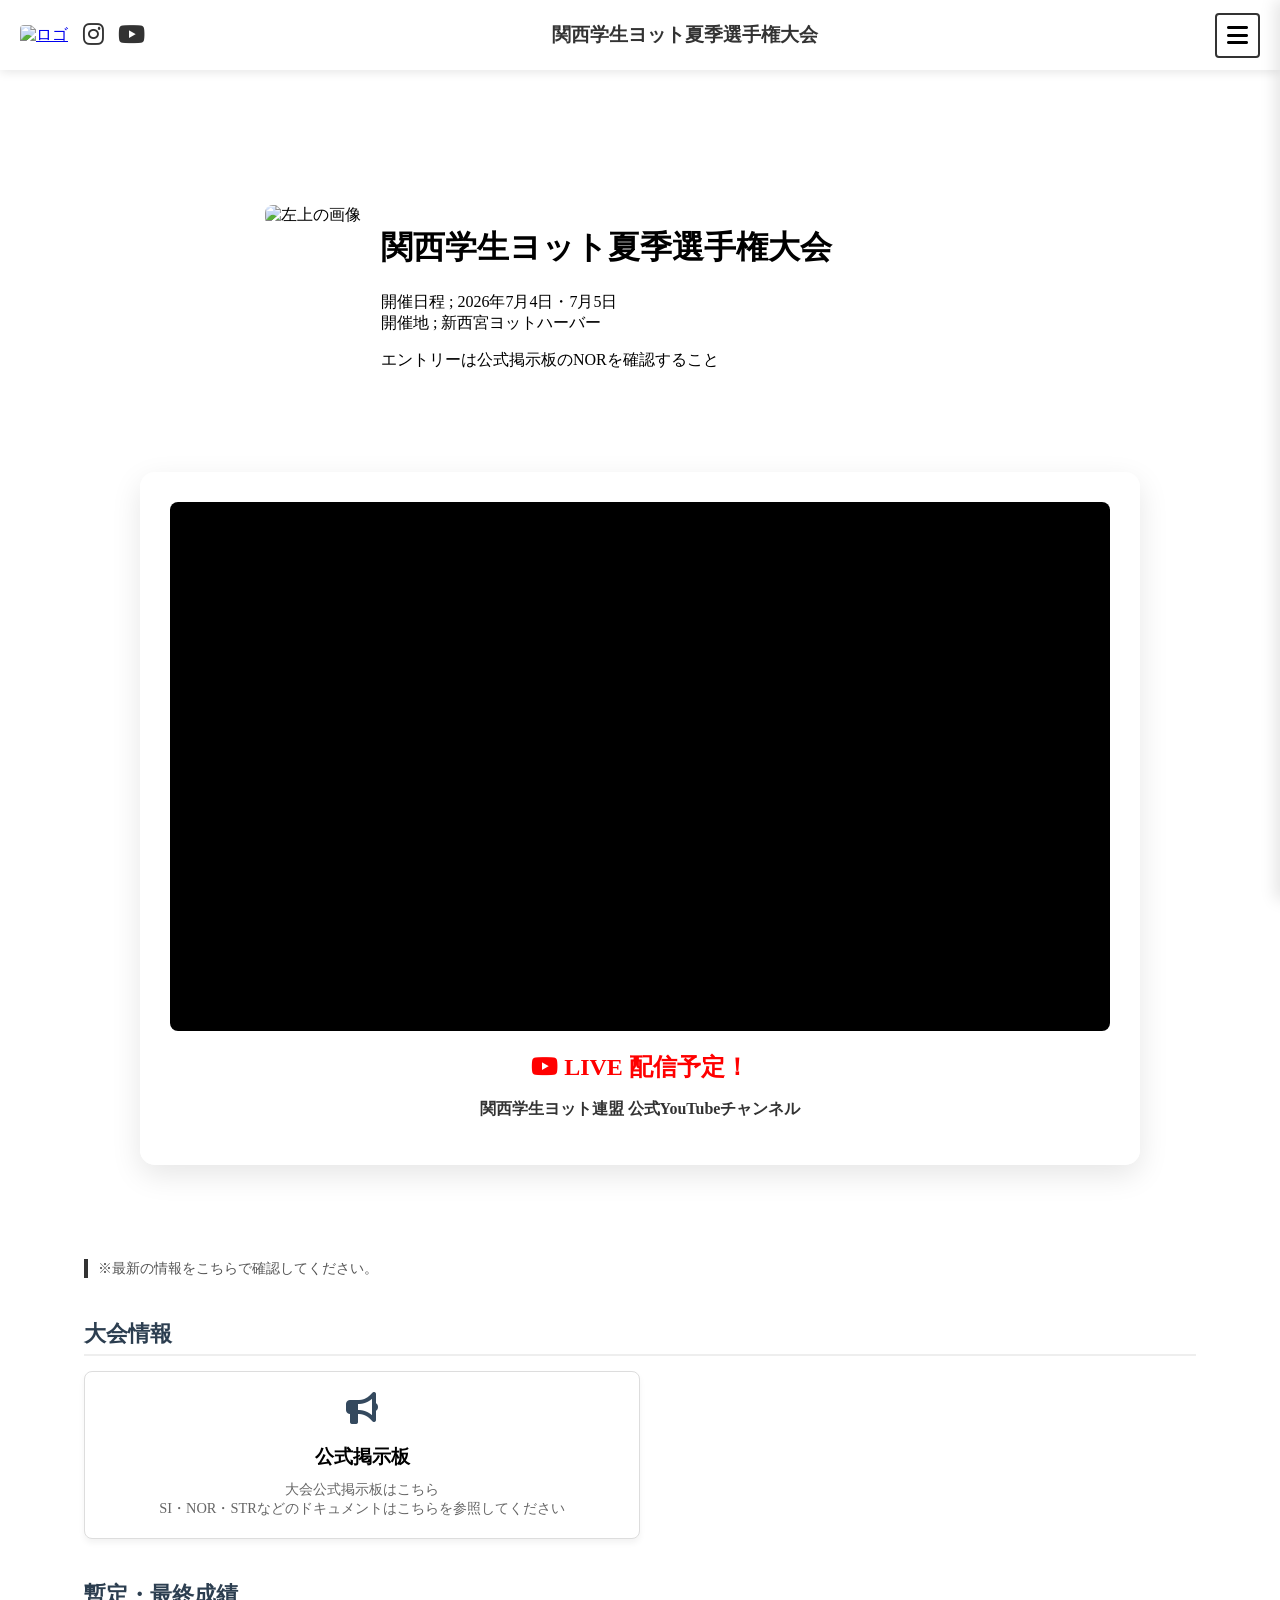
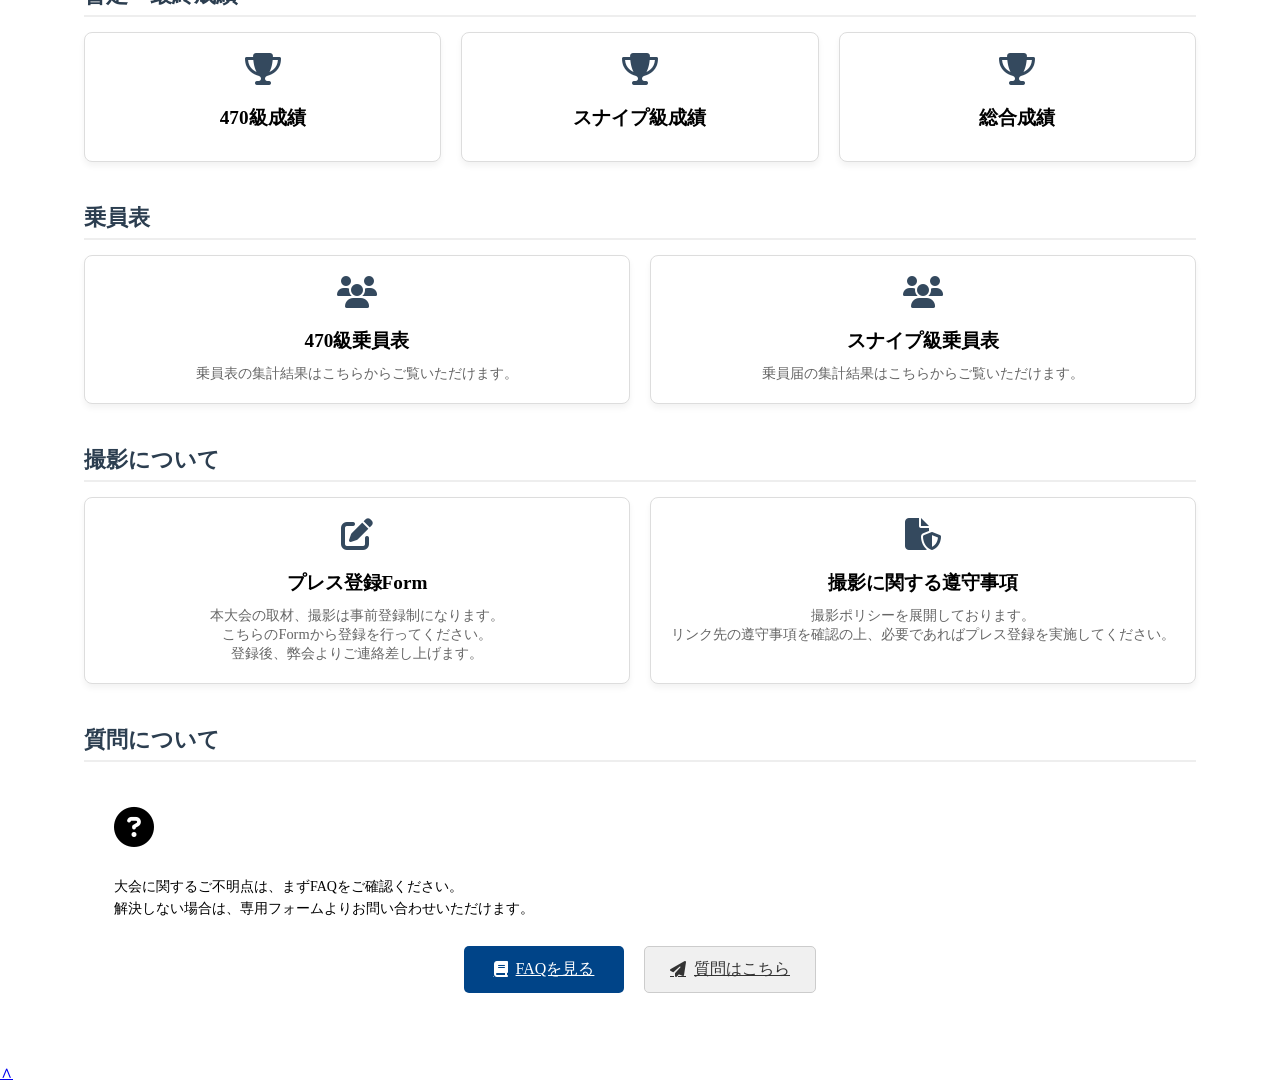
==== index.html @ f38240fa "Add files via upload" ====
<!DOCTYPE html>
<html lang="ja">

<head>
    <meta charset="UTF-8">
    <meta name="viewport" content="width=device-width, initial-scale=1.0">
    <title>マイホームページ</title>
    <link rel="stylesheet" href="https://cdnjs.cloudflare.com/ajax/libs/font-awesome/6.5.1/css/all.min.css">
    <link rel="stylesheet" href="base.css">
    <link rel="stylesheet" href="header.css">
    <link rel="stylesheet" href="card.css">
    <link rel="stylesheet" href="container.css">
    <link rel="stylesheet" href="top-button.css">
    <link rel="stylesheet" href="background.css">
</head>

<body><header class="main-header">
        <div class="header-left">
            <a href="index.html">
                <img src="Images/学連アイコン.jpg" alt="ロゴ" class="header-logo">
            </a>
            <div class="social-icons">
                <a href="https://www.instagram.com/kansaigakuren_sailing/" target="_blank"><i
                        class="fa-brands fa-instagram"></i></a>
                <a href="https://www.youtube.com/channel/UCZpQe6d9m9fIYeZAnf8CyMw" target="_blank"><i
                        class="fa-brands fa-youtube"></i></a>
            </div>
        </div>

        <div class="header-center">
            <a href="index.html" class="header-title-link">
                <p>関西学生ヨット夏季選手権大会</p>
            </a>
        </div>

        <div class="header-right">
            <div class="menu-button" id="menuOpen"><i class="fa-solid fa-bars"></i></div>
        </div>

        <nav class="side-menu" id="sideMenu">
            <div class="menu-close" id="menuClose"><i class="fa-solid fa-xmark"></i></div>
            <ul class="menu-list">
                <li class="menu-item has-child">
                    <div class="menu-parent">大会情報 <i class="fa-solid fa-chevron-down"></i></div>
                    <ul class="menu-child">
                        <li><a href="https://www.racingrulesofsailing.org/documents/14965/event" target="_blank">公式掲示板</a></li>
                    </ul>
                </li>
                <li class="menu-item has-child">
                    <div class="menu-parent">暫定・最終成績 <i class="fa-solid fa-chevron-down"></i></div>
                    <ul class="menu-child">
                        <li><a
                                href="https://drive.google.com/drive/folders/16e6ki--_IDGvCnwLWh7i6Hh3a5VGvj5J?usp=drive_link" target="_blank">470級成績</a>
                        </li>
                        <li><a
                                href="https://drive.google.com/drive/folders/1WiVQmfWPUW5CsDWIHmFVPQGVXfUXvS4w?usp=drive_link" target="_blank">スナイプ級成績</a>
                        </li>
                        <li><a
                                href="https://drive.google.com/drive/folders/1fHKLbiAR3yyUyskWGZ51o-bJb69ptVUT?usp=drive_link"
                                 target="_blank">総合成績</a>
                        </li>
                    </ul>
                </li>

                <li class="menu-item has-child">
                    <div class="menu-parent">乗員表 <i class="fa-solid fa-chevron-down"></i></div>
                    <ul class="menu-child">
                        <li><a href="https://drive.google.com/drive/folders/17NrQ6WF5lLIPj49slXTSh8AmhfcQeQft?usp=drive_link"
                                target="_blank">470級乗員表</a></li>
                        <li><a href="https://drive.google.com/drive/folders/1HVb6_BbvINd5aRvrDdnEb-Fxv8RiGMnQ?usp=drive_link"
                                target="_blank">スナイプ級乗員表</a></li>
                    </ul>
                </li>

                <li class="menu-item has-child">
                    <div class="menu-parent">撮影について <i class="fa-solid fa-chevron-down"></i></div>
                    <ul class="menu-child">
                        <li><a href="404.html" 
                            target="_blank">プレス登録Form</a></li>
                        <li><a href="404.html"
                            target="_blank">撮影に関する遵守事項</a></li>
                    </ul>
                </li>

                <li class="menu-item"><a href="faq.html">FAQ</a></li>
                <li class="menu-item"><a href="https://docs.google.com/forms/d/1P0HEBD9MF_vK9YwF3IHxPZnsd1iWoM3GQxOfMApzdLg/edit?usp=drive_link"
                    target="_blank">お問い合わせ</a></li>
            </ul>
        </nav>
        <div class="menu-overlay" id="menuOverlay"></div>
    </header>
    

    <script>
        const menuOpen = document.getElementById('menuOpen');
        const menuClose = document.getElementById('menuClose');
        const sideMenu = document.getElementById('sideMenu');
        const menuOverlay = document.getElementById('menuOverlay');
        const parents = document.querySelectorAll('.menu-parent');

        // メニューを開く
        if (menuOpen) { // エラー防止
            menuOpen.addEventListener('click', () => {
                sideMenu.classList.add('active');
                menuOverlay.classList.add('active');
            });
        }

        // メニューを閉じる
        [menuClose, menuOverlay].forEach(el => {
            if (el) {
                el.addEventListener('click', () => {
                    sideMenu.classList.remove('active');
                    menuOverlay.classList.remove('active');
                });
            }
        });

        // アコーディオンの開閉
        parents.forEach(parent => {
            parent.addEventListener('click', () => {
                parent.parentElement.classList.toggle('active');
            });
        });
    </script>

    <div class="header-spacer"></div>

    <div class="main-card">
        <div class="image-area">
            <img src="Images/アイコン1.1.JPG" alt="左上の画像">
        </div>

        <div class="text-area">
            <div class="title-wrapper">
                <h1>関西学生ヨット夏季選手権大会</h1>
                <p class="subtitle">
                    開催日程 ; 2026年7月4日・7月5日 <br>
                    開催地 ; 新西宮ヨットハーバー
                </p>
            </div>
            <p>エントリーは公式掲示板のNORを確認すること</p>
        </div>
    </div>

    <div class="youtube-section-outer">
        <div class="youtube-card">
            <div class="video-wrapper">
                <iframe src="https://www.youtube.com/embed/ydo839hDn3g" title="YouTube video player" frameborder="0"
                    allow="accelerometer; autoplay; clipboard-write; encrypted-media; gyroscope; picture-in-picture; web-share"
                    referrerpolicy="strict-origin-when-cross-origin" allowfullscreen>
                </iframe>
            </div>
            <div class="youtube-info-text">
                <h3><i class="fa-brands fa-youtube"></i> LIVE 配信予定！</h3>
                <p>関西学生ヨット連盟 公式YouTubeチャンネル</p>

            </div>
        </div>
    </div>


    <div class="container">
        <p class="intro-text">※最新の情報をこちらで確認してください。</p>

        <p class="row-divider">大会情報</p>
        <div class="box-row">
            <a href="https://www.racingrulesofsailing.org/documents/14965/event" target="_blank"
                class="info-box special-box">
                <i class="fa-solid fa-bullhorn"></i>
                <h3>公式掲示板</h3>
                <p>大会公式掲示板はこちら<br>
                    SI・NOR・STRなどのドキュメントはこちらを参照してください</p>
            </a>
        </div>

        <p class="row-divider">暫定・最終成績</p>
        <div class="box-row">
            <a href="https://drive.google.com/drive/folders/16e6ki--_IDGvCnwLWh7i6Hh3a5VGvj5J?usp=drive_link"
                target="_blank" class="info-box">
                <i class="fa-solid fa-trophy"></i>
                <h3>470級成績</h3>
            </a>
            <a href="https://drive.google.com/drive/folders/1WiVQmfWPUW5CsDWIHmFVPQGVXfUXvS4w?usp=drive_link"
                target="_blank" class="info-box">
                <i class="fa-solid fa-trophy"></i>
                <h3>スナイプ級成績</h3>
            </a>
            <a href="https://drive.google.com/drive/folders/1fHKLbiAR3yyUyskWGZ51o-bJb69ptVUT?usp=drive_link"
                target="_blank" class="info-box">
                <i class="fa-solid fa-trophy"></i>
                <h3>総合成績</h3>
            </a>
        </div>

        <p class="row-divider">乗員表</p>
        <div class="box-row">
            <a href="https://drive.google.com/drive/folders/17NrQ6WF5lLIPj49slXTSh8AmhfcQeQft?usp=drive_link"
                target="_blank" class="info-box">
                <i class="fa-solid fa-users"></i>
                <h3>470級乗員表</h3>
                <p>乗員表の集計結果はこちらからご覧いただけます。</p>
            </a>
            <a href="https://drive.google.com/drive/folders/1HVb6_BbvINd5aRvrDdnEb-Fxv8RiGMnQ?usp=drive_link"
                target="_blank" class="info-box">
                <i class="fa-solid fa-users"></i>
                <h3>スナイプ級乗員表</h3>
                <p>乗員届の集計結果はこちらからご覧いただけます。</p>
            </a>
        </div>

        <p class="row-divider">撮影について</p>
        <div class="box-row">
            <a href="404.html" target="_blank" class="info-box">
                <i class="fa-solid fa-pen-to-square"></i>
                <h3>プレス登録Form</h3>
                <p>本大会の取材、撮影は事前登録制になります。<br>
                    こちらのFormから登録を行ってください。<br>
                    登録後、弊会よりご連絡差し上げます。</p>
            </a>

            <a href="404.html" class="info-box">
                <i class="fa-solid fa-file-shield"></i>
                <h3>撮影に関する遵守事項</h3>
                <p>撮影ポリシーを展開しております。<br>
                    リンク先の遵守事項を確認の上、必要であればプレス登録を実施してください。</p>
            </a>

        </div>

        <p class="row-divider">質問について</p>
        <section class="question-section">
            <div class="question-container">
                <div class="question-card">
                    <i class="fa-solid fa-circle-question question-icon"></i>
                    <p>大会に関するご不明点は、まずFAQをご確認ください。<br>解決しない場合は、専用フォームよりお問い合わせいただけます。</p>

                    <div class="question-buttons">
                        <a href="faq.html" class="btn-faq">
                            <i class="fa-solid fa-book"></i> FAQを見る
                        </a>
                        <a href="https://docs.google.com/forms/d/1P0HEBD9MF_vK9YwF3IHxPZnsd1iWoM3GQxOfMApzdLg/edit?usp=drive_link" 
                        target="_blank" class="btn-contact">
                            <i class="fa-solid fa-paper-plane"></i> 質問はこちら
                        </a>
                    </div>
                </div>
            </div>
        </section>
    </div>

    <a href="#" class="back-to-top">
        <span class="arrow">∧</span>
    </a>

</body>

</html>
---- base.css ----
/* base.css */
body {
    margin: 0;
    padding: 0;
    padding-top: 80px; /* 重なりを防ぐため、ヘッダー(70px)より少し多めに空ける */
    box-sizing: border-box; /* 余白を幅や高さに含める */

    background-image: url('Images/470Photo.JPEG'); 
    background-size: cover;
    background-position: center;
    background-attachment: fixed;
    min-height: 100vh;
}

html {
    scroll-behavior: smooth;
}



/* 全ての要素に対して、パディングを幅に含める設定 */
*, *::before, *::after {
    box-sizing: border-box;
}

/* 画面の横揺れ・はみ出しを根本から防ぐ */
html, body {
    overflow-x: hidden;
    width: 100%;
    margin: 0;
    padding: 0;
}
---- header.css ----
/* header.css */

.main-header {
    /* --- 固定のための設定 --- */
    position: fixed;
    /* 画面に対して完全に固定する */
    top: 0;
    /* 画面の最上部に配置 */
    left: 0;
    /* 左端から */
    right: 0;
    /* 右端まで */
    z-index: 9999;
    /* 他の要素（画像など）の下に隠れないように一番上に配置 */

    /* --- サイズとレイアウトの設定 --- */
    width: 100%;
    height: 70px;
    background-color: #ffffff;
    display: flex;
    justify-content: space-between;
    align-items: center;
    padding: 0 20px;
    box-sizing: border-box;
    box-shadow: 0 2px 10px rgba(0, 0, 0, 0.1);
    /* 下に影をつけると「浮いている感」が出て見やすくなります */
}

/* 左側のグループ（画像 ＋ SNS） */
.header-left {
    display: flex;
    text-decoration: none;
    align-items: center;
    gap: 15px;
    /* 要素同士の隙間 */
}

.header-logo {
    height: 50px;
    /* ヘッダーの高さに合わせて調整 */
    width: auto;
    border-radius: 4px;
}

.header-logo:hover {
    opacity: 0.8;
    /* マウスを乗せた時に少し薄くして「ボタン感」を出す */
    transition: 0.3s;
}

/* インスタ・YouTubeアイコン */
.social-icons a {
    color: #333;
    font-size: 24px;
    text-decoration: none;
    margin-right: 10px;
    transition: color 0.3s;
}

.social-icons a:hover {
    color: #e4405f;
    /* ホバー時にインスタっぽく色付け */
}

.header-center {
    flex: 1;
    /* 左右の隙間を埋めるように広がる */
    text-align: center;
    /* 文字を中央寄せ */
    font-size: 1.2rem;
    font-weight: bold;
    color: #333;
    padding: 0 10px;
    white-space: nowrap;
    /* 改行させずに1行で表示 */
    overflow: hidden;
    /* はみ出た場合は隠す */
    text-overflow: ellipsis;
    /* 長すぎる場合は「...」にする */
}

.header-spacer {
    height: 80px;
    /* ヘッダーと全く同じ高さに設定 */
}

/* タイトルリンクの装飾をリセット */
.header-title-link {
    text-decoration: none;
    /* 下線を消す */
    color: inherit;
    /* 親要素（header-center）の色を引き継ぐ */
    display: block;
    /* クリック範囲を広げる */
}

.header-title-link p {
    margin: 0;
    cursor: pointer !important;
    /* ここでも指マークを強制 */
}

/* ホバーした時に少しだけ変化させる（任意：わかりやすくなります） */
.header-title-link:hover {
    opacity: 0.8;
    transition: 0.3s;
}

/* 右側のメニューボタン（三本線） */
.header-right {
    margin-left: auto;
}

.menu-button {
    width: 45px;
    height: 45px;
    border: 2px solid #333;
    /* 四角く囲う */
    border-radius: 4px;
    /* 少し角を丸く */
    display: flex;
    justify-content: center;
    align-items: center;
    cursor: pointer;
    font-size: 24px;
}

.menu-button:hover {
    background-color: #f0f0f0;
}

/* メニュー本体 */
.side-menu {
    position: fixed;
    top: 0;
    right: -300px;
    /* 最初は画面の外に隠す */
    width: 300px;
    height: 100%;
    background: #fff;
    z-index: 10001;
    transition: right 0.3s ease;
    padding: 60px 20px;
    box-shadow: -5px 0 15px rgba(0, 0, 0, 0.1);
    overflow-y: auto;
}

.side-menu,
#sideMenu {
    z-index: 10001 !important;
    /* ^ボタン(9999)よりも高く設定して手前に出す */
}

/* メニューが開いた時 */
.side-menu.active {
    right: 0;
}

/* 背景を暗くする */
.menu-overlay {
    position: fixed;
    top: 0;
    left: 0;
    width: 100%;
    height: 100%;
    background: rgba(0, 0, 0, 0.5);
    z-index: 10000;
    display: none;
}

.menu-overlay,
#menuOverlay {
    z-index: 10000 !important;
    /* ^ボタン(9999)よりも高く、メニュー本体よりは奥に設定 */
}

.menu-overlay.active {
    display: block;
}

/* メニュー内のリスト */
.menu-list {
    list-style: none;
    padding: 0;
}

.menu-item {
    border-bottom: 1px solid #eee;
}

.menu-item a,
.menu-parent {
    display: flex;
    justify-content: space-between;
    align-items: center;
    padding: 15px 15px;
    text-decoration: none;
    color: #333;
    font-weight: bold;
    cursor: pointer !important;
    transition: all 0.3s ease;
    /* 変化をスムーズに */
    border-left: 4px solid transparent;
    /* ホバー用の線をあらかじめ透明で用意 */
}

.menu-item a:hover,
.menu-parent:hover {
    background-color: #f0f7ff;
    /* 薄い青色に */
    color: #004488;
    /* 文字色を学連カラーに */
    padding-left: 20px;
    /* 少し右に動かす */
    border-left: 4px solid #004488;
    /* 左側に青い縦線を表示 */
}

/* 子メニュー（最初は隠す） */
.menu-child {
    list-style: none;
    background: #f9f9f9;
    display: none;
    padding-left: 20px;
}

.menu-child li a {
    font-weight: normal;
    font-size: 0.9rem;
    padding-left: 30px;
    /* 親メニューより少し下げて階層を表現 */
}

.menu-child li a:hover {
    background-color: #e6effa;
    padding-left: 35px;
    /* 子メニューも少し動かす */
}

/* 子メニューが開いた時 */
.menu-item.active .menu-child {
    display: block;
}

.menu-item.active .menu-parent i {
    transform: rotate(180deg);
}

.menu-close {
    position: absolute;
    top: 20px;
    right: 20px;
    font-size: 1.5rem;
    cursor: pointer;
}

/* --- 一番下にこれを追記 --- */
.side-menu,
.menu-overlay {
    /* 確実に ^ボタン（9999）の手前に持ってきて、開いた時に覆い隠す */
    z-index: 10005 !important;
}

/* ==========================================
   ★画面幅が550px以下（スマホ）のときの設定★
   ========================================== */
/* ==========================================
   ★画面幅が550px以下（スマホ）のときの設定★
   ========================================== */
@media (max-width: 550px) {
    
    /* 1. バー自体を細長くスリムにし、左右の余白を詰める */
    .main-header {
        height: 52px !important;    /* 70px から 52px にスリム化 */
        padding: 0 10px !important; /* 左右の余白を狭くしてコンテンツ幅を確保 */
    }

    /* ヘッダーが細くなった分、メインコンテンツの開始位置（スペーサー）も詰める */
    .header-spacer {
        height: 60px !important;
    }

    /* 2. 左側のグループ（ロゴとSNSアイコン）を小さくしてスペースを作る */
    .header-logo {
        height: 35px !important; /* ロゴを小さく */
    }
    .social-icons a {
        font-size: 18px !important;   /* SNSアイコンを小さく */
        margin-right: 4px !important; /* アイコン同士の間隔を詰める */
    }
    .header-left {
        gap: 6px !important; /* ロゴとSNSの隙間を狭く */
    }

    /* 3. 大会名を消さずに、中央に小さくジャストフィット配置 */
    .header-center {
        display: block !important;     /* display: none を解除して表示 */
        font-size: 0.85rem !important; /* 横幅に収まるように文字サイズを調整 */
        padding: 0 4px !important;     /* 左右のクッションを最小限に */
        flex: 1 !important;            /* 左右の余白に負けないよう中央で最大化 */
        text-align: center !important; /* 確実に中央配置 */
    }

    /* 4. 右側の三本線ボタンも一回りコンパクトに */
    .menu-button {
        width: 36px !important;
        height: 36px !important;
        font-size: 18px !important;
    }

    /* 5. メニューの幅を画面の「半分強」に狭める設定 */
    .side-menu, 
    #sideMenu {
        width: 55% !important;         /* 画面幅の55%（約半分）にする */
        
        /* 【重要】PC用の「-300px」の設定を、スマホ用のパーセント設定で完全に上書き消去します */
        right: -55% !important;        
        transform: none !important;    /* 予期せぬズレをリセット */
        
        padding: 50px 10px !important; /* 中の余白も少しスリムに調整 */
    }

    /* メニューが開いた時は右端（0の位置）にピッタリ合わせる */
    .side-menu.active,
    #sideMenu.active {
        right: 0 !important;
    }

    /* メニュー内の文字が窮屈になりすぎないよう調整 */
    .menu-item a,
    .menu-parent {
        padding: 12px 10px !important;
        font-size: 0.85rem !important; /* 文字を少しだけ小さく */
    }
}
---- card.css ----
.main-card {
    background-color: rgba(255, 255, 255, 0.9);
    width: 90%;
    max-width: 800px;
    margin: 40px auto;
    margin-top: 100px;
    padding: 25px;
    display: flex;
    gap: 20px;
}
.image-area img {
    width: 150px;
    border-radius: 8px;
}
.text-area {
    flex: 1;
}

/* card.css */

/* 画面幅が500px以下の時の設定 */
/* card.css */

@media (max-width: 500px) {
    .main-card {
        flex-direction: column; 
        height: auto;           /* 高さを固定せず、中身に合わせる */
        width: 95%;             /* 画面端にピッタリくっつかないよう少し余裕を持つ */
        margin: 10px auto;      /* 中央寄せ */
        margin-top: 100px;
        overflow: hidden;       /* はみ出した部分を隠す（角丸を維持するため） */
    }

    .image-area {
        width: 100%;            /* 横幅いっぱいにする */
        height: 200px;          /* スマホで見やすい高さに固定（お好みで） */
    }

    .image-area img {
        width: 100%;            /* 親要素の幅に合わせる */
        height: 100%;           /* 親要素の高さに合わせる */
        object-fit: cover;      /* ★重要：アスペクト比を保ったまま枠いっぱいに広げる */
        display: block;         /* 下に謎の隙間ができるのを防ぐ */
    }

    .text-area {
        width: 100%;            /* 文章エリアも横幅いっぱい */
        padding: 15px;          /* スマホ用の程よい余白 */
        box-sizing: border-box; /* パディングを含めた幅計算にする */
    }
}
---- container.css ----
/* ==================================================
   【前半】PC版・基本の設定（デスクトップ環境向け）
   ================================================== */

/* 共通・基本レイアウト */
.container {
    background-color: rgba(255, 255, 255, 0.8);
    width: 90%;
    max-width: 1200px;
    margin: 20px auto;
    padding: 20px;
}

/* 左上の一文 */
.intro-text {
    text-align: left;
    font-size: 0.9rem;
    color: #555;
    margin-bottom: 20px;
    border-left: 4px solid #333;
    padding-left: 10px;
}

/* 列の間に入れる文章 */
.row-divider {
    text-align: left;
    font-size: 1.4rem;
    margin: 40px 0 15px;
    font-weight: bold;
    color: #2c3e50;
    border-bottom: 2px solid #eee;
    padding-bottom: 5px;
}

/* ボックスを並べる列の箱 */
.box-row {
    display: flex;
    flex-wrap: wrap;
    gap: 20px;
    margin-bottom: 20px;
    justify-content: center;
}

/* 白いボックス単体のデザイン */
.info-box {
    background-color: #ffffff;
    border: 1px solid #ddd;
    border-radius: 8px;
    padding: 20px;
    flex: 1;
    min-width: 200px;
    text-align: center;
    box-shadow: 0 4px 6px rgba(0, 0, 0, 0.05);
    transition: transform 0.2s;
}

/* リンクになった info-box の見た目をリセット */
a.info-box {
    text-decoration: none;
    color: inherit;
    display: block;
    cursor: pointer !important;
}

/* ホバー時の反応を少し強調 */
a.info-box:hover {
    background-color: #f8fbff;
    border-color: #004488;
    transform: translateY(-5px);
}

/* 中の文字も指マークにする */
a.info-box * {
    cursor: pointer !important;
}

/* 1列目のボックス専用の設定：幅を半分にする */
.special-box {
    flex: 0 1 50% !important;
    margin-right: auto;
}

.info-box:hover {
    transform: translateY(-5px);
    border-color: #333;
}

/* ボックス内の要素 */
.info-box i {
    font-size: 2rem;
    color: #34495e;
    margin-bottom: 10px;
}

.info-box h3 {
    margin: 10px 0;
    font-size: 1.2rem;
}

.info-box p {
    font-size: 0.9rem;
    color: #666;
    margin: 0;
}

/* --- YouTubeセクションの基本設定 --- */
.youtube-section-outer {
    width: 100% !important;
    display: flex !important;
    justify-content: center !important;
    padding: 20px 0 40px 0;
    background-color: transparent;
    clear: both;
}

.youtube-center-box {
    width: 90% !important;
    max-width: 1000px !important;
    margin: 0 auto !important;
    text-align: center !important;
}

.youtube-card {
    background-color: rgba(255, 255, 255, 0.95);
    width: 80% !important;
    max-width: 1000px !important;
    padding: 30px;
    border-radius: 15px;
    box-shadow: 0 10px 30px rgba(0, 0, 0, 0.1);
    text-align: center !important;
}

.video-wrapper {
    position: relative;
    width: 100% !important;
    padding-top: 56.25% !important;
    background: #000;
    border-radius: 8px;
    overflow: hidden;
    margin-bottom: 20px;
}

.video-wrapper iframe {
    position: absolute;
    top: 0;
    left: 0;
    width: 100% !important;
    height: 100% !important;
    border: none;
}

.youtube-info-text h3 {
    color: #ff0000;
    font-size: 24px;
    margin: 10px 0;
    font-weight: bold;
}

.youtube-info-text p {
    font-size: 16px;
    color: #333 !important;
    margin-bottom: 15px;
    font-weight: bold;
}

.subscribe-button-wrap {
    display: inline-block;
    margin: 10px auto;
}

/* --- 質問セクションの基本設定（カラー共通） --- */
.btn-faq {
    background-color: #004488;
    color: white;
}

.btn-faq:hover {
    background-color: #003366;
    transform: translateY(-2px);
}

.btn-contact {
    background-color: #f0f0f0;
    color: #333;
    border: 1px solid #ccc;
}

.btn-contact:hover {
    background-color: #e0e0e0;
    transform: translateY(-2px);
}


/* --------------------------------------------------
   ★PC専用の個別調整スタイル（画面幅769px以上）★
   -------------------------------------------------- */
@media (min-width: 769px) {
    /* PC用：質問カード全体の余白を広げる */
    .question-card {
        padding: 30px !important;
        border-radius: 8px;
    }

    /* PC用：大きな青いアイコン */
    .question-icon {
        font-size: 40px !important;
        margin-bottom: 15px !important;
    }

    /* PC用：説明文の文字サイズ */
    .question-card p {
        font-size: 14px !important;
        line-height: 1.6 !important;
        margin-bottom: 25px !important;
    }

    /* PC用：ボタンをゆったり横並びにする */
    .question-buttons {
        display: flex !important;
        flex-direction: row !important;
        gap: 20px !important;
        justify-content: center !important;
        width: auto !important;
    }

    /* PC用：ボタンを1行（アイコン 文字）の横長に戻す設定 */
    .question-buttons a {
        display: flex !important;
        flex-direction: row !important;    /* 1行に並べる */
        align-items: center !important;
        justify-content: center !important;
        
        padding: 12px 25px !important;    /* PC用の広いサイズ */
        font-size: 16px !important;        /* 大きな文字 */
        
        width: auto !important;            
        min-width: 160px !important;       /* ゆったりした最小幅 */
        max-width: none !important;        /* スマホの制限を解除 */
        min-height: 0 !important;          
        
        gap: 8px !important;               /* アイコンと文字の隙間 */
        border-radius: 5px !important;     /* 元の角丸 */
    }

    /* PC用：ボタンの中のアイコンサイズ */
    .question-buttons a i {
        font-size: 1rem !important;
    }
}


/* ==================================================
   【後半】スマホ版の設定（モバイル・タブレット環境向け）
   ================================================== */

/* --------------------------------------------------
   スマホ・タブレット共通（画面幅768px以下）
   -------------------------------------------------- */
@media (max-width: 768px) {
    /* 大会看板のスマホ最適化 */
    .main-card {
        display: flex !important;
        flex-direction: row !important;
        align-items: center !important;
        padding: 4px 12px !important;
        margin-top: 5px !important;
        margin-bottom: 10px !important;
        gap: 12px !important;
        min-height: 0 !important;
    }

    .main-card .image-area {
        flex: 0 0 25% !important;
        max-width: 80px !important;
        display: flex !important;
        justify-content: center !important;
        align-items: center !important;
    }

    .main-card .image-area img {
        width: 100% !important;
        height: auto !important;
        object-fit: contain !important;
        border-radius: 8px !important;
    }

    .main-card .text-area {
        flex: 1 !important;
        display: flex !important;
        flex-direction: column !important;
        justify-content: center !important;
        min-width: 0 !important;
    }

    .main-card h1 {
        font-size: 1.1rem !important;
        font-weight: bold !important;
        color: #004488 !important;
        margin: 0 0 4px 0 !important;
        line-height: 1.3 !important;
    }

    .main-card .subtitle {
        font-size: 0.7rem !important;
        color: #555 !important;
        margin: 0 0 4px 0 !important;
        line-height: 1.4 !important;
    }

    .main-card .text-area>p {
        font-size: 0.65rem !important;
        color: #d32f2f !important;
        margin: 0 !important;
        font-weight: bold !important;
    }

    /* ナビゲーションボタン群の横一列化 */
    .box-row {
        display: flex !important;
        flex-wrap: nowrap !important;
        justify-content: flex-start !important;
        gap: 2% !important;
        width: 100% !important;
        max-width: 100% !important;
        box-sizing: border-box !important;
        margin-bottom: 15px !important;
        padding: 0 !important;
    }

    .info-box {
        display: flex !important;
        flex-direction: column !important;
        align-items: center !important;
        justify-content: center !important;
        text-align: center !important;
        width: auto !important;
        min-width: 0 !important;
        max-width: 100% !important;
        min-height: 75px !important;
        padding: 8px 4px !important;
        box-sizing: border-box !important;
    }

    .info-box i {
        font-size: 1.1rem !important;
        margin-bottom: 3px !important;
    }

    .info-box h3 {
        font-size: 0.6rem !important;
        line-height: 0.8 !important;
        margin: 0 !important;
        width: 100% !important;
        white-space: normal !important;
        word-break: break-all !important;
    }

    .info-box p {
        display: none !important;
    }

    /* 各セクションの横幅パーセント調整 */
    .row-divider:nth-of-type(1)+.box-row .info-box {
        flex: 0 0 49% !important;
    }

    .row-divider:nth-of-type(1)+.box-row .info-box p {
        display: block !important;
        font-size: 0.6rem !important;
        margin: 3px 0 0 0 !important;
    }

    .row-divider:nth-of-type(2)+.box-row .info-box,
    .row-divider:nth-of-type(3)+.box-row .info-box,
    .row-divider:nth-of-type(4)+.box-row .info-box,
    .box-row .info-box {
        flex: 0 0 32% !important;
    }
}

/* --------------------------------------------------
   スマホ専用（画面幅480px以下）
   -------------------------------------------------- */
@media (max-width: 480px) {
    /* 質問エリアの隙間 */
    .question-section {
        margin-bottom: 25px !important;
    }

    /* カードをスマホ用にスリム化 */
    .question-card {
        padding: 15px 12px !important;
        border-radius: 8px !important;
    }

    /* アイコンを小さく */
    .question-icon {
        font-size: 26px !important;
        margin-bottom: 8px !important;
    }

    /* 説明文を小さく */
    .question-card p {
        font-size: 0.58rem !important;
        line-height: 1.4 !important;
        margin-bottom: 15px !important;
    }

    /* ボタン2つを横並びに */
    .question-buttons {
        display: flex !important;
        flex-direction: row !important;
        gap: 15px !important;
        justify-content: center !important;
        width: 100% !important;
    }

    /* ボタンの中身を縦並び（アイコン 改行 文字）にしてスマートにする */
    .question-buttons a {
        display: flex !important;
        flex-direction: column !important;
        align-items: center !important;
        justify-content: center !important;

        padding: 12px 10px !important;
        font-size: 0.8rem !important;

        flex: 0 1 auto !important;
        width: 40% !important;
        max-width: 100px !important;
        min-height: 60px !important;

        gap: 6px !important;
        border-radius: 8px !important;
        box-sizing: border-box !important;
    }

    .question-buttons a i {
        font-size: 1.4rem !important;
        margin: 0 !important;
    }
}
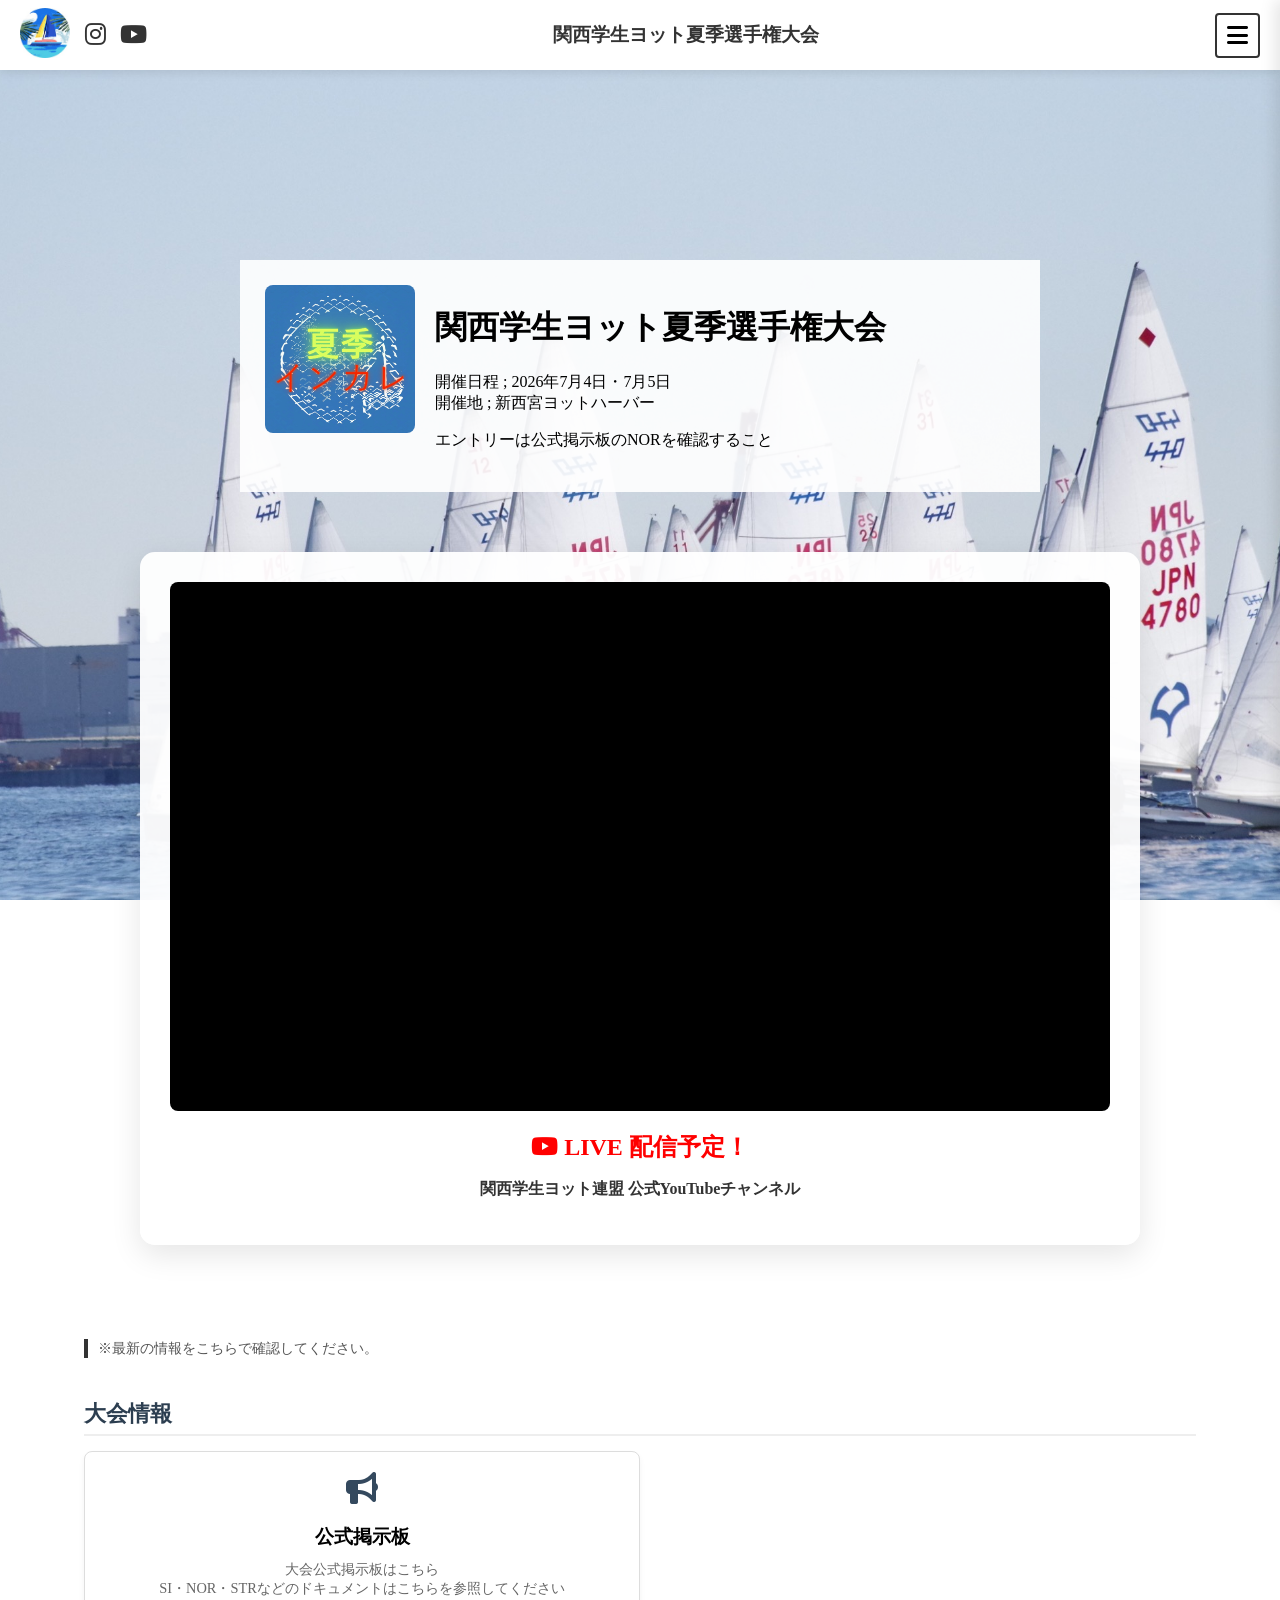
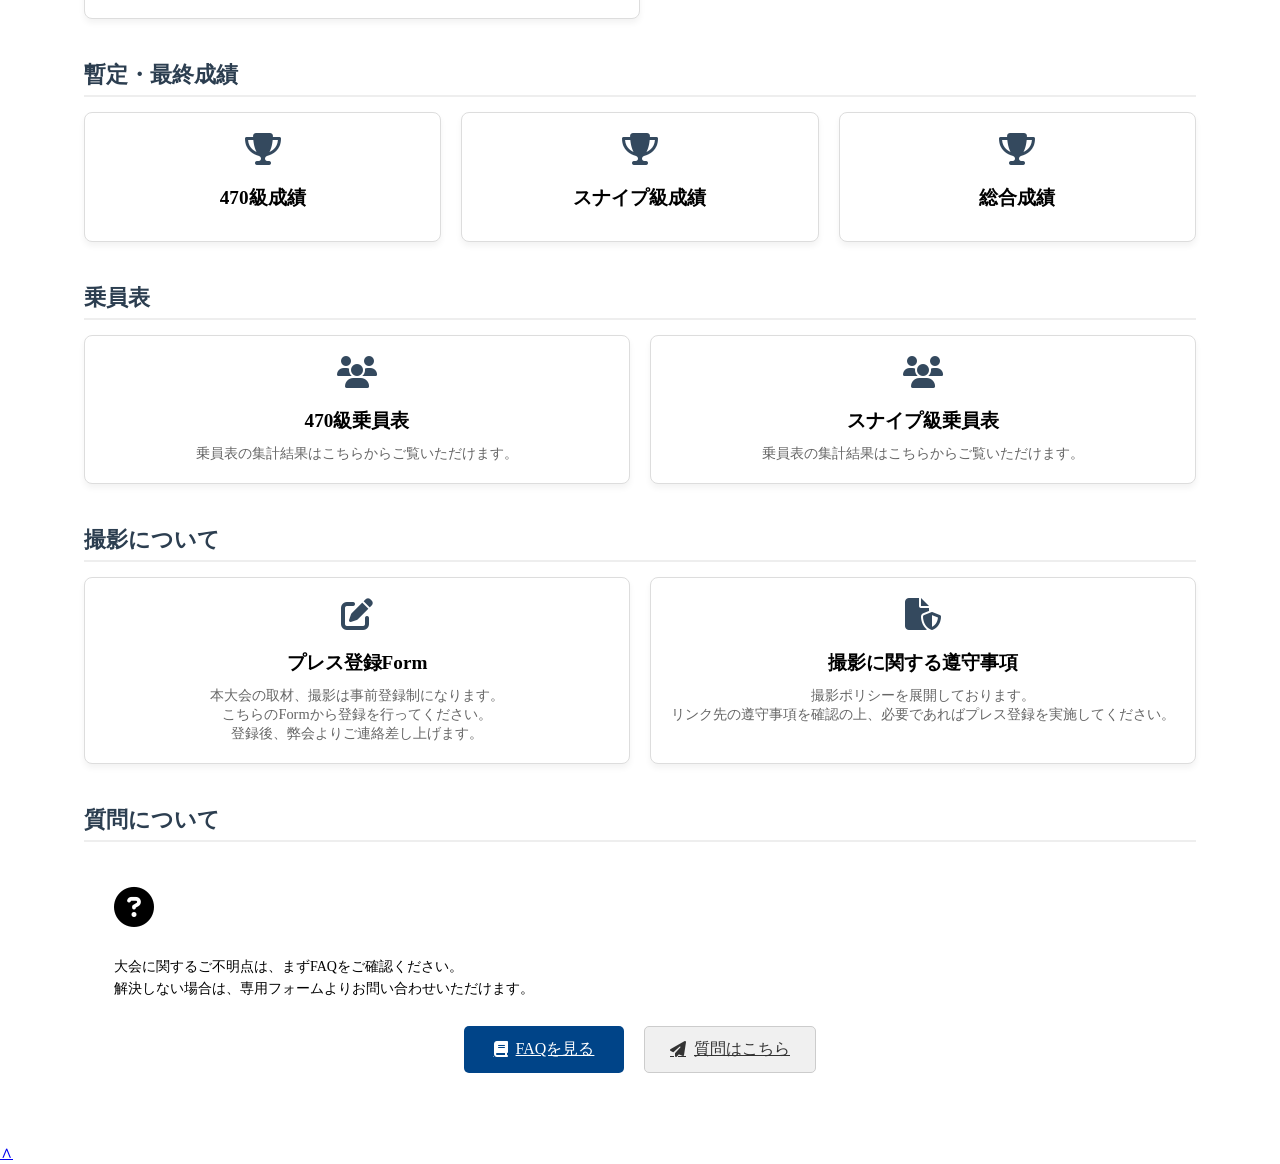
==== commit d399a242: "誤字の修正" ====
--- a/index.html
+++ b/index.html
@@ -205,7 +205,7 @@
                 target="_blank" class="info-box">
                 <i class="fa-solid fa-users"></i>
                 <h3>スナイプ級乗員表</h3>
-                <p>乗員届の集計結果はこちらからご覧いただけます。</p>
+                <p>乗員表の集計結果はこちらからご覧いただけます。</p>
             </a>
         </div>
 
--- a/base.css
+++ b/base.css
@@ -1,32 +1,30 @@
-/* base.css */
+/* ==========================================
+   共通基本スタイル (base.css)
+   ========================================== */
+
+html {
+    scroll-behavior: smooth;
+    width: 100%;
+    overflow-x: hidden;
+}
+
 body {
     margin: 0;
     padding: 0;
-    padding-top: 80px; /* 重なりを防ぐため、ヘッダー(70px)より少し多めに空ける */
-    box-sizing: border-box; /* 余白を幅や高さに含める */
+    padding-top: 80px; /* ヘッダーとの重なりを防ぐ余白 */
+    width: 100%;
+    overflow-x: hidden;
+    min-height: 100vh;
 
-    background-image: url('Images/470Photo.JPEG'); 
+    /* 背景画像の設定 */
+    background-image: url('Images/470photo.JPEG'); 
     background-size: cover;
     background-position: center;
     background-attachment: fixed;
-    min-height: 100vh;
+    background-repeat: no-repeat;
 }
 
-html {
-    scroll-behavior: smooth;
-}
-
-
-
-/* 全ての要素に対して、パディングを幅に含める設定 */
+/* 全ての要素でボックスサイズを直感的に計算する設定 */
 *, *::before, *::after {
     box-sizing: border-box;
-}
-
-/* 画面の横揺れ・はみ出しを根本から防ぐ */
-html, body {
-    overflow-x: hidden;
-    width: 100%;
-    margin: 0;
-    padding: 0;
 }
